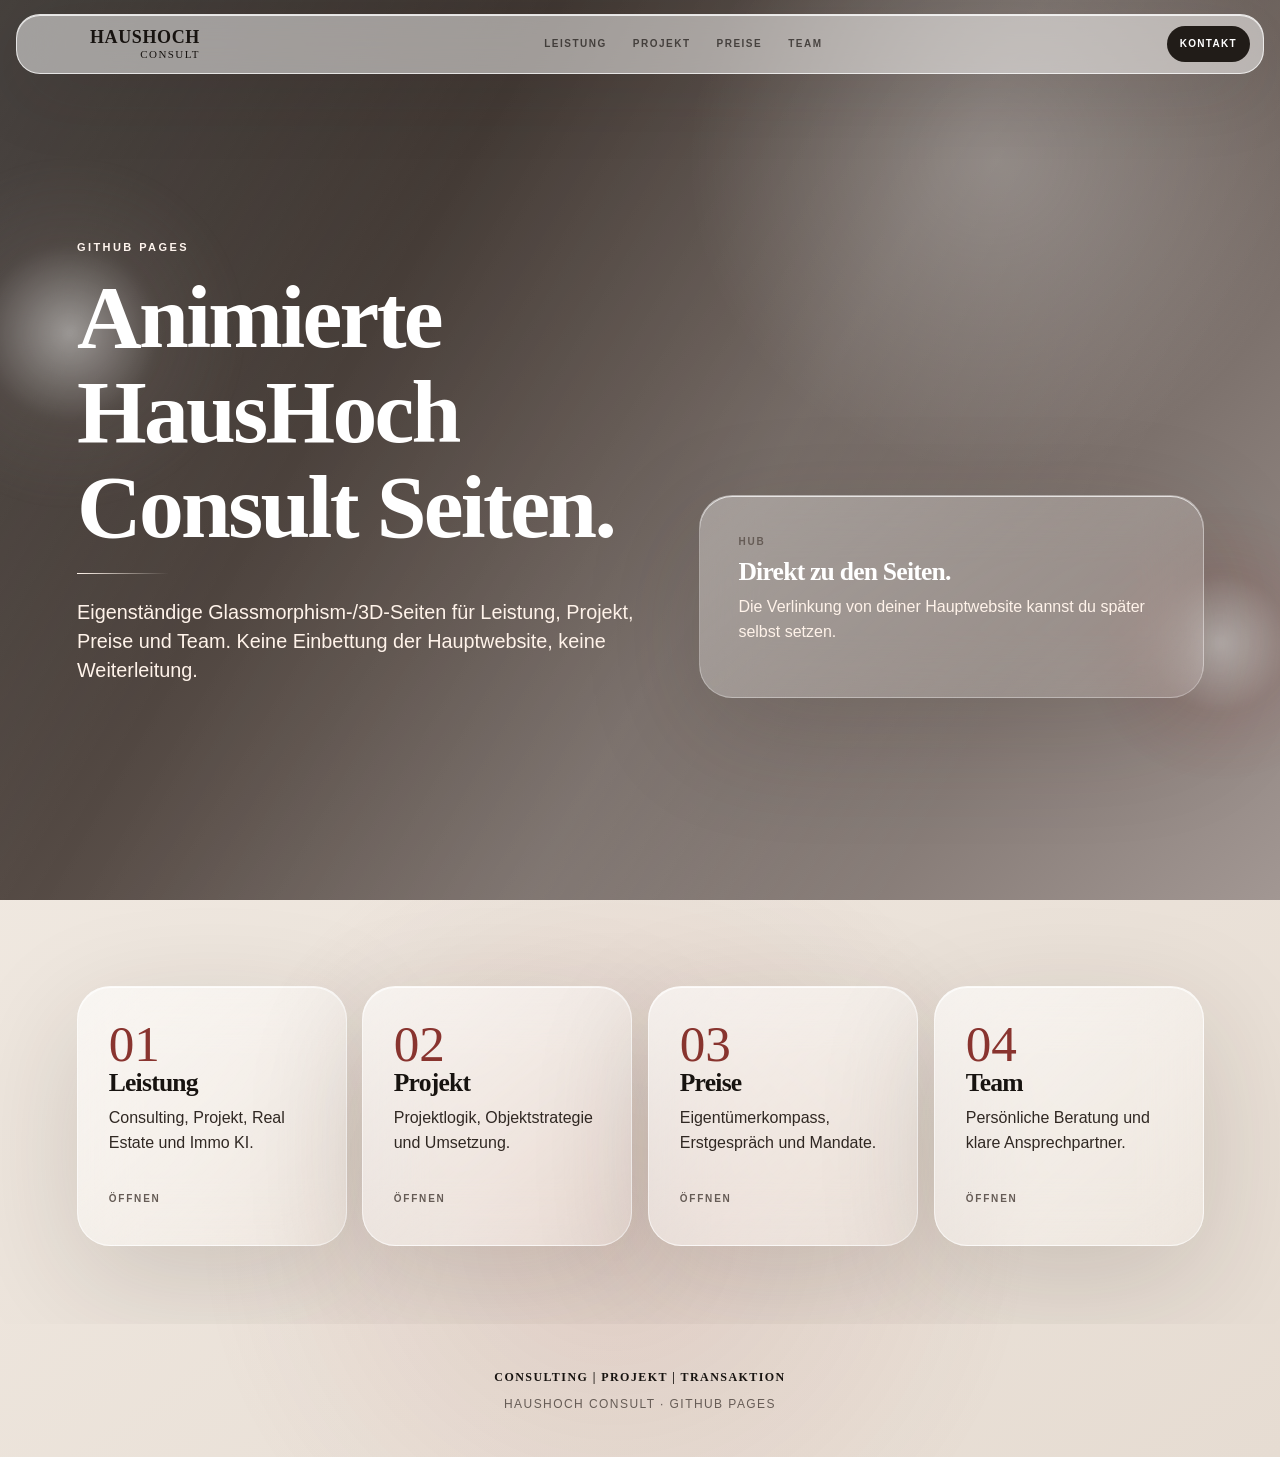
==== index.html @ f0f61a19 "Add GitHub Pages hub without iframe" ====
<!doctype html><html lang="de"><head><meta charset="utf-8"><meta name="viewport" content="width=device-width,initial-scale=1"><title>HausHoch Consult | GitHub Seiten</title><meta name="description" content="Animierte HausHoch Consult GitHub-Seiten."><link rel="stylesheet" href="assets/hhc.css"></head><body><div class="progress"></div><nav class="nav"><a class="logo" href="./"><b>HAUSHOCH</b>CONSULT</a><div class="navlinks"><a href="leistung/">Leistung</a><a href="projekt/">Projekt</a><a href="preise/">Preise</a><a href="team/">Team</a></div><a class="nav-cta" href="mailto:info@haus-hoch.com">Kontakt</a></nav><section class="section hero"><span class="orb one"></span><span class="orb two"></span><div class="wrap hero-grid"><div class="reveal"><div class="eyebrow">GitHub Pages</div><h1>Animierte HausHoch Consult Seiten.</h1><div class="rule"></div><p class="lead">Eigenständige Glassmorphism-/3D-Seiten für Leistung, Projekt, Preise und Team. Keine Einbettung der Hauptwebsite, keine Weiterleitung.</p></div><div class="hero-card tilt reveal float"><span class="kicker">Hub</span><h3>Direkt zu den Seiten.</h3><p>Die Verlinkung von deiner Hauptwebsite kannst du später selbst setzen.</p></div></div></section><section class="section compact"><div class="wrap grid4"><a class="service-card tilt reveal" href="leistung/"><div><span class="number">01</span><h3>Leistung</h3><p>Consulting, Projekt, Real Estate und Immo KI.</p></div><span class="kicker">Öffnen</span></a><a class="service-card tilt reveal" href="projekt/"><div><span class="number">02</span><h3>Projekt</h3><p>Projektlogik, Objektstrategie und Umsetzung.</p></div><span class="kicker">Öffnen</span></a><a class="service-card tilt reveal" href="preise/"><div><span class="number">03</span><h3>Preise</h3><p>Eigentümerkompass, Erstgespräch und Mandate.</p></div><span class="kicker">Öffnen</span></a><a class="service-card tilt reveal" href="team/"><div><span class="number">04</span><h3>Team</h3><p>Persönliche Beratung und klare Ansprechpartner.</p></div><span class="kicker">Öffnen</span></a></div></section><footer class="footer"><strong>CONSULTING | PROJEKT | TRANSAKTION</strong>HausHoch Consult · GitHub Pages</footer><script src="assets/hhc.js" defer></script></body></html>
---- assets/hhc.css ----
:root{--ink:#171310;--muted:#665c56;--paper:#f5efe8;--paper2:#e6dcd2;--cream:#fffaf4;--zorba:#a29793;--accent:#7f241f;--glass:rgba(255,255,255,.44);--line:rgba(255,255,255,.62);--shadow:0 34px 120px rgba(41,31,27,.16);--max:1180px}*{box-sizing:border-box}html{scroll-behavior:smooth;background:var(--paper)}body{margin:0;color:var(--ink);font-family:"Aptos Narrow","Arial Narrow",Arial,sans-serif;background:radial-gradient(circle at 8% 8%,rgba(255,255,255,.94),transparent 28%),radial-gradient(circle at 86% 14%,rgba(162,151,147,.32),transparent 32%),radial-gradient(circle at 48% 84%,rgba(127,36,31,.11),transparent 30%),linear-gradient(145deg,var(--paper),var(--paper2));line-height:1.56;overflow-x:hidden;min-height:100vh;-webkit-font-smoothing:antialiased}body:before{content:"";position:fixed;inset:-20vh -20vw;pointer-events:none;background:linear-gradient(115deg,transparent 0 26%,rgba(255,255,255,.32) 34%,transparent 43%),radial-gradient(circle at var(--mx,50%) var(--my,30%),rgba(255,255,255,.38),transparent 18%);opacity:.72;transform:translate3d(0,calc(var(--scroll,0)*-24px),0);z-index:-2}body:after{content:"";position:fixed;inset:0;pointer-events:none;background-image:linear-gradient(rgba(23,19,16,.035) 1px,transparent 1px),linear-gradient(90deg,rgba(23,19,16,.03) 1px,transparent 1px);background-size:68px 68px;mask-image:linear-gradient(to bottom,rgba(0,0,0,.42),transparent 78%);z-index:-1}a{color:inherit;text-decoration:none}.progress{position:fixed;left:0;top:0;height:3px;width:calc(var(--scroll,0)*100%);background:linear-gradient(90deg,var(--accent),var(--zorba),rgba(255,255,255,.85));z-index:9999;box-shadow:0 0 26px rgba(127,36,31,.22)}.nav{position:fixed;z-index:900;top:14px;left:16px;right:16px;display:grid;grid-template-columns:170px minmax(0,1fr) auto;align-items:center;gap:16px;padding:11px 13px;border-radius:24px;background:rgba(255,255,255,.50);border:1px solid rgba(255,255,255,.72);box-shadow:0 20px 76px rgba(41,31,27,.10),inset 0 1px 0 rgba(255,255,255,.78);backdrop-filter:blur(28px) saturate(1.13)}.logo{font-family:"Bodoni Moda 11pt",Georgia,serif;text-transform:uppercase;letter-spacing:.13em;line-height:1.1;font-size:11px;text-align:right}.logo b{display:block;font-size:18px;letter-spacing:.035em;font-weight:800}.navlinks{display:flex;justify-content:center;gap:4px;overflow:auto;white-space:nowrap;scrollbar-width:none}.navlinks::-webkit-scrollbar{display:none}.navlinks a{font-size:10px;letter-spacing:.15em;text-transform:uppercase;font-weight:850;padding:9px 11px;border-radius:999px;opacity:.68;transition:.25s}.navlinks a:hover,.navlinks a.active{opacity:1;background:rgba(162,151,147,.16);transform:translateY(-1px)}.nav-cta{border-radius:999px;padding:10px 13px;background:#211c18;color:#fff;font-size:10px;letter-spacing:.13em;text-transform:uppercase;font-weight:850}.section{position:relative;min-height:100svh;padding:116px clamp(18px,6vw,88px) 78px;display:grid;align-items:center;overflow:hidden;transform-style:preserve-3d}.section.compact{min-height:auto;padding-top:86px}.wrap{width:min(var(--max),100%);margin:0 auto;position:relative;z-index:2}.hero{color:#fff;background:radial-gradient(circle at 78% 18%,rgba(255,255,255,.24),transparent 25%),linear-gradient(135deg,#201a16 0%,#5b504a 48%,#a29793 100%)}.hero:before{content:"";position:absolute;inset:0;background:linear-gradient(120deg,rgba(255,255,255,.17),transparent 31%,rgba(255,255,255,.10) 58%,transparent 78%);mix-blend-mode:screen}.hero .lead,.hero p{color:#fff3ea}.orb{position:absolute;border-radius:999px;filter:blur(2px);opacity:.52;pointer-events:none}.orb.one{width:360px;height:360px;left:-110px;top:17%;background:radial-gradient(circle,rgba(255,255,255,.88),rgba(162,151,147,.18),transparent 70%);transform:translate3d(0,calc(var(--scroll,0)*-44px),0)}.orb.two{width:280px;height:280px;right:-80px;bottom:13%;background:radial-gradient(circle,rgba(255,255,255,.68),rgba(127,36,31,.17),transparent 70%);transform:translate3d(0,calc(var(--scroll,0)*60px),0)}.hero-grid{display:grid;grid-template-columns:minmax(0,1.05fr) minmax(300px,.95fr);gap:clamp(28px,5vw,72px);align-items:end}.eyebrow{font-size:11px;letter-spacing:.22em;text-transform:uppercase;font-weight:850;color:var(--accent);margin-bottom:14px}.hero .eyebrow{color:#fff5ee}h1,h2,h3{font-family:"Bodoni Moda 11pt",Georgia,serif;margin:0;line-height:1.06;letter-spacing:-.03em;color:inherit}h1{font-size:clamp(44px,7vw,96px);max-width:980px}h2{font-size:clamp(32px,4.5vw,64px);margin-bottom:16px}h3{font-size:clamp(21px,2vw,31px);margin-bottom:10px}p{font-size:clamp(16px,1.18vw,18px);margin:0 0 14px;color:#302823}.lead{font-size:clamp(18px,1.55vw,24px);line-height:1.45;color:#2c2521}.small{font-size:13.5px;color:var(--muted)}.rule{width:92px;height:1px;background:linear-gradient(90deg,var(--accent),transparent);margin:18px 0 24px}.hero .rule{background:linear-gradient(90deg,#fff4eb,transparent)}.glass,.card,.hero-card,.service-card,.price-card,.case-card,.portrait-card{position:relative;border-radius:clamp(24px,2.6vw,38px);background:linear-gradient(140deg,rgba(255,255,255,.62),rgba(255,255,255,.24));border:1px solid var(--line);box-shadow:var(--shadow),inset 0 1px 0 rgba(255,255,255,.74);backdrop-filter:blur(28px) saturate(1.14);overflow:hidden;transform-style:preserve-3d}.hero-card{padding:clamp(24px,3vw,40px);background:linear-gradient(140deg,rgba(255,255,255,.34),rgba(255,255,255,.12));color:#fff;border-color:rgba(255,255,255,.28)}.card,.glass,.price-card,.case-card,.service-card{padding:clamp(22px,2.4vw,32px)}.card:after,.glass:after,.hero-card:after,.service-card:after,.price-card:after,.case-card:after,.portrait-card:after{content:"";position:absolute;inset:0;pointer-events:none;background:linear-gradient(120deg,transparent 0 34%,rgba(255,255,255,.42) 45%,transparent 58%);transform:translateX(-130%);transition:transform .9s cubic-bezier(.22,.61,.36,1);opacity:.72}.card:hover:after,.glass:hover:after,.hero-card:hover:after,.service-card:hover:after,.price-card:hover:after,.case-card:hover:after,.portrait-card:hover:after{transform:translateX(130%)}.dark{background:radial-gradient(circle at 20% 20%,rgba(255,255,255,.18),transparent 30%),linear-gradient(135deg,#201a16,#5a514b 58%,#8a807b);color:#fffaf4}.dark .card,.dark .glass,.dark .price-card,.dark .case-card,.dark .service-card{background:linear-gradient(140deg,rgba(255,255,255,.14),rgba(255,255,255,.055));border-color:rgba(255,255,255,.22);box-shadow:0 34px 120px rgba(0,0,0,.18),inset 0 1px 0 rgba(255,255,255,.22)}.dark p,.dark .small,.dark .lead{color:#f4e9df}.dark .eyebrow{color:#fff4ec}.dark .rule{background:linear-gradient(90deg,#fff4ec,transparent)}.grid{display:grid;grid-template-columns:1.05fr .95fr;gap:clamp(22px,4vw,58px);align-items:center}.grid2{display:grid;grid-template-columns:repeat(2,minmax(0,1fr));gap:18px}.grid3{display:grid;grid-template-columns:repeat(3,minmax(0,1fr));gap:18px}.grid4{display:grid;grid-template-columns:repeat(4,minmax(0,1fr));gap:16px}.list{display:grid;gap:12px;margin:18px 0 0;padding:0;list-style:none}.list li{padding:13px 15px;border-radius:18px;background:rgba(255,255,255,.34);border:1px solid rgba(255,255,255,.50);font-size:15px}.dark .list li{background:rgba(255,255,255,.10);border-color:rgba(255,255,255,.18)}.number{font-family:"Bodoni Moda 11pt",Georgia,serif;font-size:clamp(36px,4vw,64px);line-height:1;color:var(--accent);opacity:.92}.dark .number{color:#fff4ec}.kicker{font-size:10px;letter-spacing:.18em;text-transform:uppercase;font-weight:850;color:var(--muted);display:block;margin-bottom:8px}.dark .kicker{color:#eadfd7}.service-card{min-height:260px;display:flex;flex-direction:column;justify-content:space-between}.case-card{min-height:330px}.case-card b{display:block;font-size:11px;letter-spacing:.16em;text-transform:uppercase;margin:20px 0 6px;color:var(--accent)}.price-card{min-height:390px;display:flex;flex-direction:column}.price{font-family:"Bodoni Moda 11pt",Georgia,serif;font-size:clamp(38px,4.5vw,66px);line-height:1;color:var(--accent);margin:18px 0}.price-card ul{margin:0;padding:0;list-style:none;display:grid;gap:13px}.price-card li{padding:12px 0;border-top:1px solid rgba(162,151,147,.34)}.visual{min-height:460px;border-radius:42px;background:linear-gradient(135deg,rgba(255,255,255,.44),rgba(162,151,147,.18)),radial-gradient(circle at 62% 28%,rgba(255,255,255,.76),transparent 24%);border:1px solid rgba(255,255,255,.62);box-shadow:var(--shadow);position:relative;overflow:hidden;transform-style:preserve-3d;backdrop-filter:blur(26px)}.visual:before{content:"";position:absolute;inset:12%;border:1px solid rgba(23,19,16,.12);border-radius:34px;transform:translateZ(28px) rotate(-3deg)}.visual:after{content:"";position:absolute;left:12%;right:12%;bottom:18%;height:28%;border-radius:28px;background:rgba(255,255,255,.38);border:1px solid rgba(255,255,255,.56);box-shadow:0 24px 80px rgba(41,31,27,.13);transform:translateZ(54px) rotate(2deg)}.caption{position:absolute;left:18px;right:18px;bottom:18px;padding:14px 16px;border-radius:20px;background:rgba(30,24,20,.48);border:1px solid rgba(255,255,255,.20);color:#fff;backdrop-filter:blur(20px);font-size:11px;letter-spacing:.14em;text-transform:uppercase;font-weight:850;z-index:2}.team-grid{display:grid;grid-template-columns:repeat(3,minmax(0,1fr));gap:18px}.portrait-card{min-height:420px}.portrait{height:260px;display:grid;place-items:center;background:linear-gradient(135deg,rgba(255,255,255,.42),rgba(162,151,147,.22))}.portrait:before{content:"";width:112px;height:112px;border-radius:999px;background:radial-gradient(circle,rgba(255,255,255,.9),rgba(162,151,147,.2));box-shadow:0 20px 70px rgba(41,31,27,.15)}.portrait-content{padding:22px}.role{font-size:13px;color:var(--muted);margin-bottom:12px}.contact-strip{display:grid;grid-template-columns:repeat(4,minmax(0,1fr));gap:12px;margin-top:22px}.contact-item{padding:16px;border-radius:20px;background:rgba(255,255,255,.38);border:1px solid rgba(255,255,255,.50)}.contact-item b{display:block;font-size:10px;letter-spacing:.16em;text-transform:uppercase;margin-bottom:6px;color:var(--muted)}.reveal{opacity:0;transform:translate3d(0,42px,-80px) rotateX(8deg);filter:blur(8px);transition:opacity .9s cubic-bezier(.22,.61,.36,1),transform .9s cubic-bezier(.22,.61,.36,1),filter .9s ease;will-change:opacity,transform,filter}.reveal.is-visible{opacity:1;transform:translate3d(0,0,0) rotateX(0);filter:blur(0)}.reveal:nth-child(2n){transition-delay:.08s}.reveal:nth-child(3n){transition-delay:.14s}.tilt{transform:perspective(1000px) rotateX(var(--rx,0deg)) rotateY(var(--ry,0deg)) translate3d(0,var(--lift,0),0);transition:transform .22s ease;will-change:transform}.tilt.is-tilting{--lift:-3px}.tilt>*{transform:translateZ(0);transition:transform .22s ease}.tilt.is-tilting>*{transform:translateZ(20px)}.float{animation:float 8s ease-in-out infinite}@keyframes float{0%,100%{transform:translate3d(0,0,0)}50%{transform:translate3d(0,-12px,0)}}.footer{padding:44px 18px;text-align:center;color:var(--muted);font-size:12px;letter-spacing:.12em;text-transform:uppercase}.footer strong{font-family:"Bodoni Moda 11pt",Georgia,serif;color:var(--ink);display:block;margin-bottom:8px}@media(max-width:900px){.nav{grid-template-columns:1fr;gap:8px}.logo{text-align:left}.nav-cta{display:none}.section{padding-top:158px}.hero-grid,.grid{grid-template-columns:1fr}.grid2,.grid3,.grid4,.team-grid,.contact-strip{grid-template-columns:1fr}.visual{min-height:320px}.navlinks{justify-content:flex-start}}@media(prefers-reduced-motion:reduce){*,*:before,*:after{animation:none!important;transition:none!important;scroll-behavior:auto!important}.reveal{opacity:1!important;transform:none!important;filter:none!important}.tilt,.tilt>*{transform:none!important}}
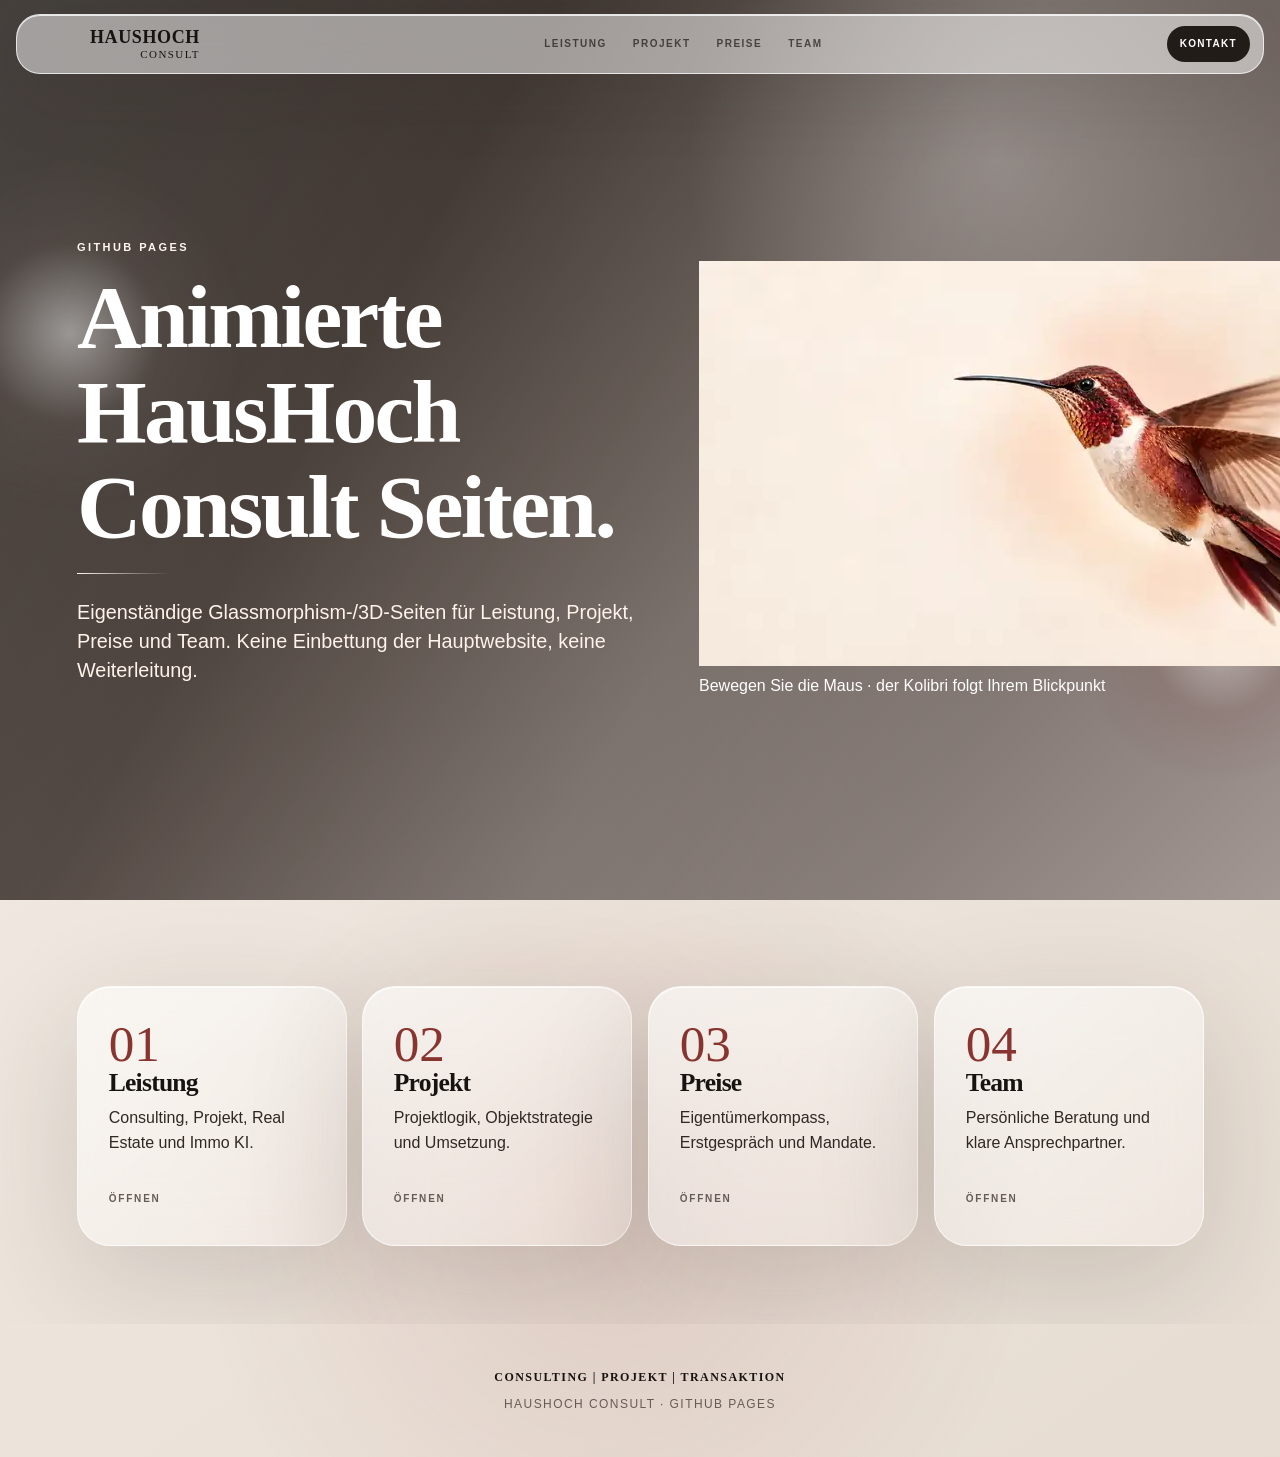
==== commit 9585a84b: "Add interactive Kolibri to homepage" ====
--- a/index.html
+++ b/index.html
@@ -1 +1 @@
-<!doctype html><html lang="de"><head><meta charset="utf-8"><meta name="viewport" content="width=device-width,initial-scale=1"><title>HausHoch Consult | GitHub Seiten</title><meta name="description" content="Animierte HausHoch Consult GitHub-Seiten."><link rel="stylesheet" href="assets/hhc.css"></head><body><div class="progress"></div><nav class="nav"><a class="logo" href="./"><b>HAUSHOCH</b>CONSULT</a><div class="navlinks"><a href="leistung/">Leistung</a><a href="projekt/">Projekt</a><a href="preise/">Preise</a><a href="team/">Team</a></div><a class="nav-cta" href="mailto:info@haus-hoch.com">Kontakt</a></nav><section class="section hero"><span class="orb one"></span><span class="orb two"></span><div class="wrap hero-grid"><div class="reveal"><div class="eyebrow">GitHub Pages</div><h1>Animierte HausHoch Consult Seiten.</h1><div class="rule"></div><p class="lead">Eigenständige Glassmorphism-/3D-Seiten für Leistung, Projekt, Preise und Team. Keine Einbettung der Hauptwebsite, keine Weiterleitung.</p></div><div class="hero-card tilt reveal float"><span class="kicker">Hub</span><h3>Direkt zu den Seiten.</h3><p>Die Verlinkung von deiner Hauptwebsite kannst du später selbst setzen.</p></div></div></section><section class="section compact"><div class="wrap grid4"><a class="service-card tilt reveal" href="leistung/"><div><span class="number">01</span><h3>Leistung</h3><p>Consulting, Projekt, Real Estate und Immo KI.</p></div><span class="kicker">Öffnen</span></a><a class="service-card tilt reveal" href="projekt/"><div><span class="number">02</span><h3>Projekt</h3><p>Projektlogik, Objektstrategie und Umsetzung.</p></div><span class="kicker">Öffnen</span></a><a class="service-card tilt reveal" href="preise/"><div><span class="number">03</span><h3>Preise</h3><p>Eigentümerkompass, Erstgespräch und Mandate.</p></div><span class="kicker">Öffnen</span></a><a class="service-card tilt reveal" href="team/"><div><span class="number">04</span><h3>Team</h3><p>Persönliche Beratung und klare Ansprechpartner.</p></div><span class="kicker">Öffnen</span></a></div></section><footer class="footer"><strong>CONSULTING | PROJEKT | TRANSAKTION</strong>HausHoch Consult · GitHub Pages</footer><script src="assets/hhc.js" defer></script></body></html>+<!doctype html><html lang="de"><head><meta charset="utf-8"><meta name="viewport" content="width=device-width,initial-scale=1"><title>HausHoch Consult | GitHub Seiten</title><meta name="description" content="Animierte HausHoch Consult GitHub-Seiten."><link rel="stylesheet" href="assets/hhc.css"></head><body><div class="progress"></div><nav class="nav"><a class="logo" href="./"><b>HAUSHOCH</b>CONSULT</a><div class="navlinks"><a href="leistung/">Leistung</a><a href="projekt/">Projekt</a><a href="preise/">Preise</a><a href="team/">Team</a></div><a class="nav-cta" href="mailto:info@haus-hoch.com">Kontakt</a></nav><section class="section hero"><span class="orb one"></span><span class="orb two"></span><div class="wrap hero-grid"><div class="reveal"><div class="eyebrow">GitHub Pages</div><h1>Animierte HausHoch Consult Seiten.</h1><div class="rule"></div><p class="lead">Eigenständige Glassmorphism-/3D-Seiten für Leistung, Projekt, Preise und Team. Keine Einbettung der Hauptwebsite, keine Weiterleitung.</p></div><div class="kolibri-stage reveal" aria-label="Interaktiver Kolibri"><div class="kolibri-bird" data-kolibri><img src="[data-uri]" alt="HausHoch Kolibri"><span class="eye" aria-hidden="true"></span></div><div class="kolibri-caption">Bewegen Sie die Maus · der Kolibri folgt Ihrem Blickpunkt</div></div></div></section><section class="section compact"><div class="wrap grid4"><a class="service-card tilt reveal" href="leistung/"><div><span class="number">01</span><h3>Leistung</h3><p>Consulting, Projekt, Real Estate und Immo KI.</p></div><span class="kicker">Öffnen</span></a><a class="service-card tilt reveal" href="projekt/"><div><span class="number">02</span><h3>Projekt</h3><p>Projektlogik, Objektstrategie und Umsetzung.</p></div><span class="kicker">Öffnen</span></a><a class="service-card tilt reveal" href="preise/"><div><span class="number">03</span><h3>Preise</h3><p>Eigentümerkompass, Erstgespräch und Mandate.</p></div><span class="kicker">Öffnen</span></a><a class="service-card tilt reveal" href="team/"><div><span class="number">04</span><h3>Team</h3><p>Persönliche Beratung und klare Ansprechpartner.</p></div><span class="kicker">Öffnen</span></a></div></section><footer class="footer"><strong>CONSULTING | PROJEKT | TRANSAKTION</strong>HausHoch Consult · GitHub Pages</footer><script src="assets/hhc.js" defer></script><script src="assets/kolibri-follow.js" defer></script></body></html>
